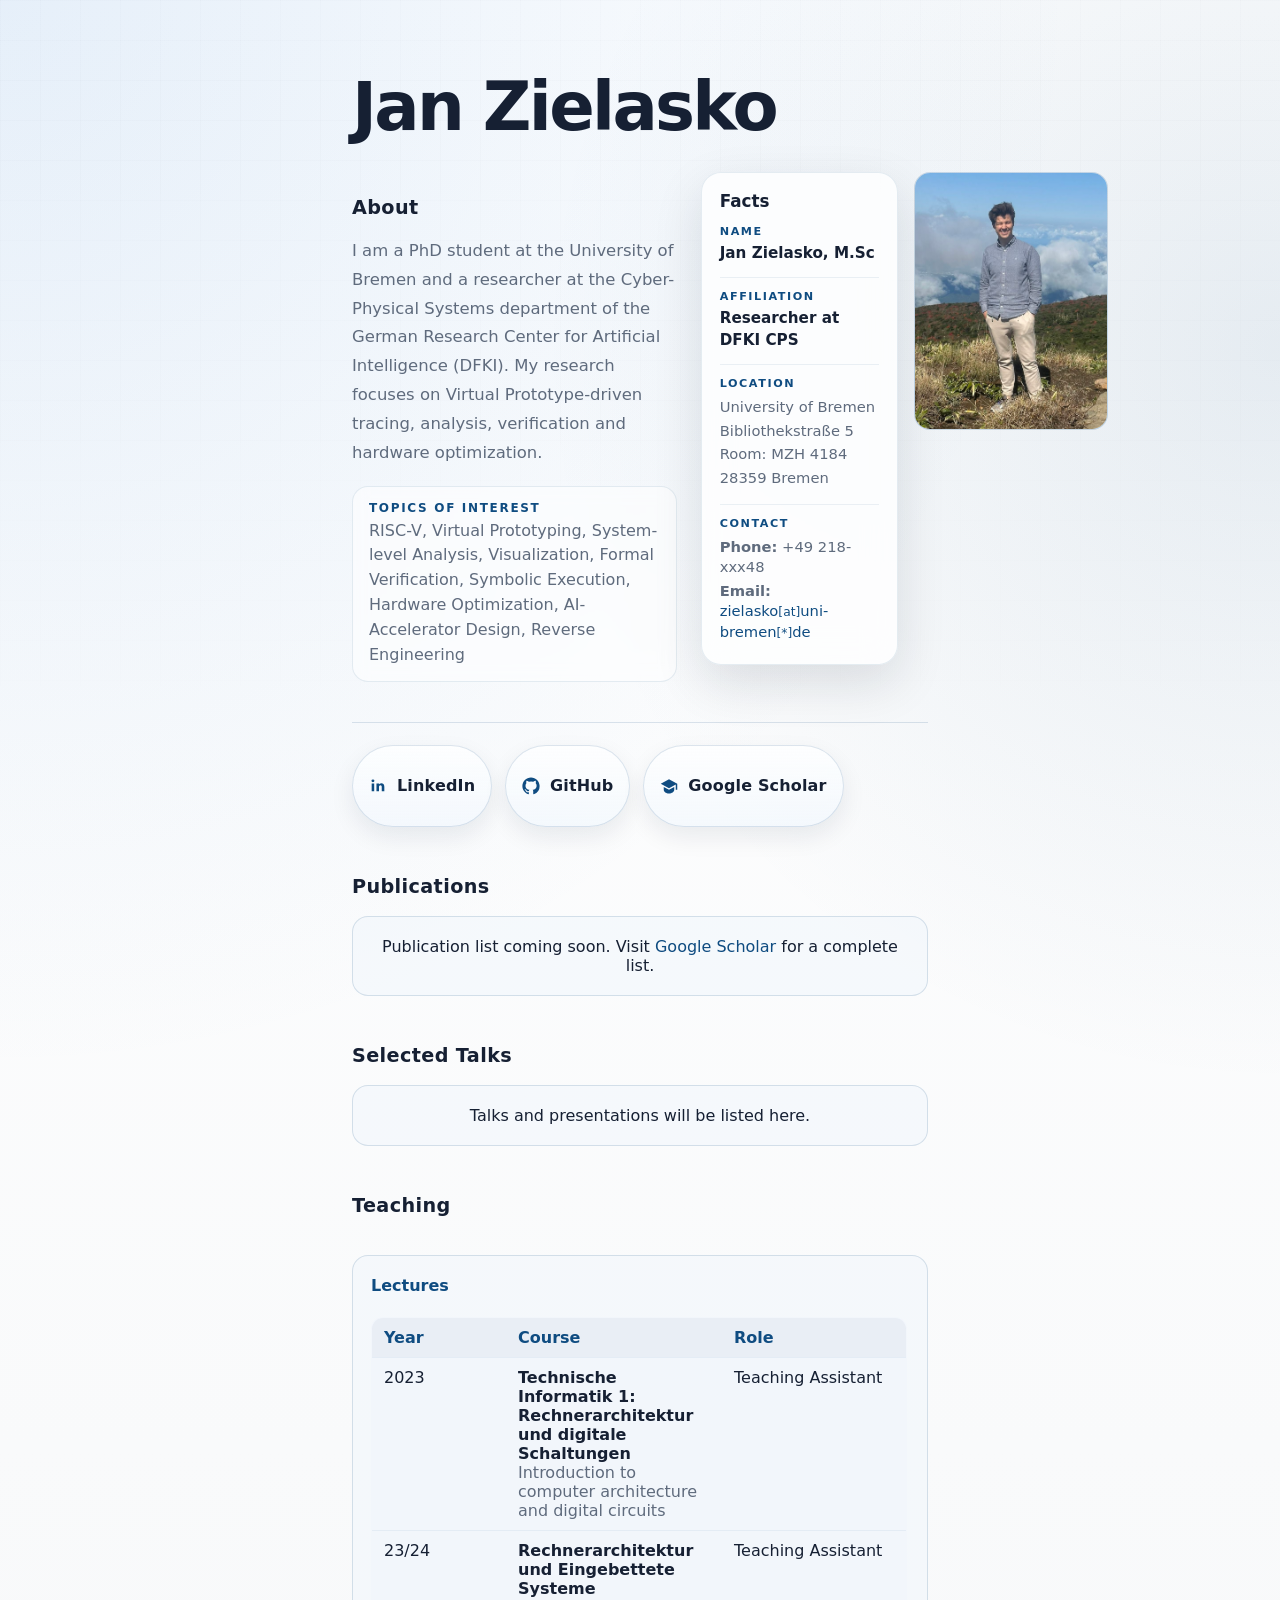
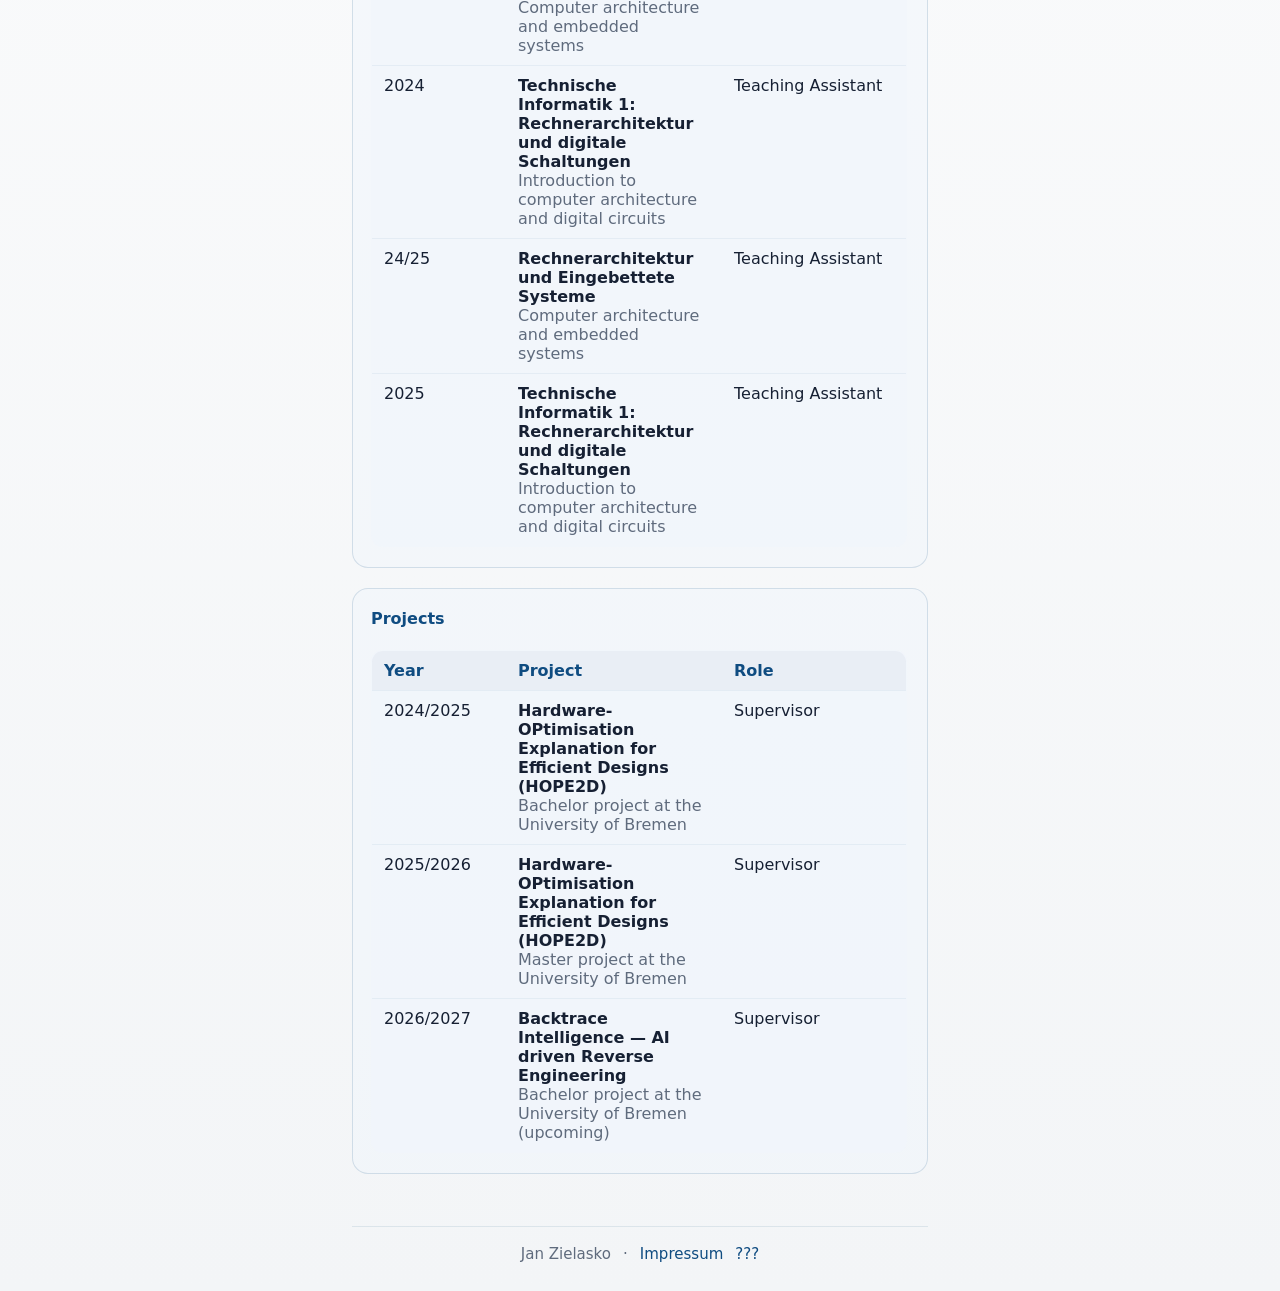
==== pages/index.html @ 9f8fc3dc "landing page" ====
<!DOCTYPE html>
<html>
  <head>
    <meta charset="utf-8">
    <meta name="viewport" content="width=device-width, initial-scale=1">
    <meta name="generator" content="Website">
    <title>Jan Zielasko</title>
    <link rel="stylesheet" href="style2.css">
  </head>

  <body>
    <div class="site-shell">
      <main>
        <div class="intro">
          <h1 class="page-title">Jan Zielasko</h1>
        </div>

        <div class="top-section">
          <section class="section" id="about">
            <h2 class="section-title">About</h2>
            <p class="lead">
            I am a PhD student at the University of Bremen and a researcher at the Cyber-Physical Systems department of the German Research Center for Artificial Intelligence (DFKI). 
            My research focuses on Virtual Prototype-driven tracing, analysis, verification and hardware optimization.
            </p>

            <div class="facts-box">
              <div class="fact-item">
                <span class="fact-label">Topics of Interest</span>
                <span class="fact-value">RISC-V, Virtual Prototyping, System-level Analysis, Visualization, Formal Verification, Symbolic Execution, Hardware Optimization, AI-Accelerator Design, Reverse Engineering</span>
              </div>
            </div>
          </section>

          <aside class="facts-sidebar">
            <div class="facts-card">
              <h3 class="facts-card-title">Facts</h3>
              
              <div class="fact-block">
                <span class="fact-block-label">Name</span>
                <span class="fact-block-value">Jan Zielasko, M.Sc</span>
              </div>

              <div class="fact-block">
                <span class="fact-block-label">Affiliation</span>
                <span class="fact-block-value">Researcher at DFKI CPS</span>
              </div>

              <div class="fact-block">
                <span class="fact-block-label">Location</span>
                <div class="location-info">
                  <p>University of Bremen</p>
                  <p>Bibliothekstraße 5</p>
                  <p>Room: MZH 4184</p>
                  <p>28359 Bremen</p>
                </div>
              </div>

              <div class="fact-block">
                <span class="fact-block-label">Contact</span>
                <div class="contact-info">
                  <p><strong>Phone:</strong> +49 218-xxx48</p>
                  <p><strong>Email:</strong> <a href="contact.html">zielasko<small>[at]</small>uni-bremen<small>[*]</small>de</a></p>
                </div>
              </div>
            </div>

            <div class="profile-image-wrap">
              <img src="../img/IMG_0989_preview.jpeg" alt="Portrait of Jan Zielasko">
            </div>
          </aside>
        </div>

        <section class="section socials-section" aria-label="Social links">
          <div class="social-links">
            <a class="social-button" href="https://www.linkedin.com/in/jan-zielasko-993a03290/" target="_blank" rel="noopener noreferrer" aria-label="LinkedIn profile">
              <span class="social-icon" aria-hidden="true">
                <svg viewBox="0 0 24 24" focusable="false"><path d="M6.94 8.5H3.56V19h3.38V8.5zM5.25 7.1a1.96 1.96 0 1 0 0-3.92 1.96 1.96 0 0 0 0 3.92zM20.44 13.08c0-3.2-1.71-4.68-3.99-4.68-1.84 0-2.66 1.01-3.12 1.72V8.5H9.95V19h3.38v-5.2c0-1.37.26-2.7 1.96-2.7 1.67 0 1.7 1.56 1.7 2.79V19h3.45v-5.92z"/></svg>
              </span>
              <span>LinkedIn</span>
            </a>
            <a class="social-button" href="https://github.com/Zielasko" target="_blank" rel="noopener noreferrer" aria-label="GitHub profile">
              <span class="social-icon" aria-hidden="true">
                <svg viewBox="0 0 24 24" focusable="false"><path d="M12 .5C5.65.5.5 5.66.5 12.02c0 5.09 3.3 9.4 7.88 10.93.58.11.79-.25.79-.56v-2.17c-3.2.7-3.88-1.36-3.88-1.36-.52-1.33-1.28-1.69-1.28-1.69-1.05-.71.08-.69.08-.69 1.16.08 1.77 1.19 1.77 1.19 1.03 1.76 2.7 1.25 3.36.96.1-.75.4-1.25.73-1.54-2.56-.29-5.26-1.29-5.26-5.73 0-1.27.45-2.31 1.19-3.12-.12-.3-.52-1.5.11-3.12 0 0 .97-.31 3.19 1.19a11.08 11.08 0 0 1 5.81 0c2.22-1.5 3.19-1.19 3.19-1.19.63 1.62.23 2.82.11 3.12.74.81 1.19 1.85 1.19 3.12 0 4.45-2.7 5.44-5.28 5.72.41.35.78 1.05.78 2.12v3.14c0 .31.21.67.8.56A11.52 11.52 0 0 0 23.5 12C23.5 5.66 18.35.5 12 .5z"/></svg>
              </span>
              <span>GitHub</span>
            </a>
            <!-- <a class="social-button" href="https://x.com/JanZielasko" target="_blank" rel="noopener noreferrer" aria-label="X profile">
              <span class="social-icon" aria-hidden="true">
                <svg viewBox="0 0 24 24" focusable="false"><path d="M18.24 2H21l-6.03 6.9L22 22h-5.5l-4.3-5.76L7.16 22H4.4l6.45-7.37L2 2h5.64l3.89 5.2L18.24 2zm-.96 18h1.52L6.8 3.9H5.2L17.28 20z"/></svg>
              </span>
              <span>Twitter / X</span>
            </a> -->
            <a class="social-button" href="https://scholar.google.com/citations?user=-Oqe-H0AAAAJ&hl=de" target="_blank" rel="noopener noreferrer" aria-label="Google Scholar profile">
              <span class="social-icon" aria-hidden="true">
                <svg viewBox="0 0 24 24" focusable="false"><path d="M12 3 1 9l11 6 9-4.91V17h2V9L12 3zm0 14L5 13.27V17c0 2.76 3.13 5 7 5s7-2.24 7-5v-3.73L12 17z"/></svg>
              </span>
              <span>Google Scholar</span>
            </a>
          </div>
        </section>

        <section class="section">
          <h2 class="section-title">Publications</h2>
          <div class="publication-list">
            <p>Publication list coming soon. Visit <a href="https://scholar.google.com/citations?user=-Oqe-H0AAAAJ" target="_blank" rel="noopener noreferrer">Google Scholar</a> for a complete list.</p>
          </div>
        </section>

        <section class="section">
          <h2 class="section-title">Selected Talks</h2>
          <div class="talks-list">
            <p>Talks and presentations will be listed here.</p>
          </div>
        </section>

        <section class="section">
          <h2 class="section-title">Teaching</h2>
          <div class="teaching-grid">
            <div class="teaching-list teaching-box">
              <h3>Lectures</h3>
              <table class="teaching-table" aria-label="Lectures">
                <thead>
                  <tr>
                    <th class="year-col">Year</th>
                    <th>Course</th>
                    <th class="role-col">Role</th>
                  </tr>
                </thead>
                <tbody>
                  <tr>
                    <td class="year-col">2023</td>
                    <td><strong>Technische Informatik 1: Rechnerarchitektur und digitale Schaltungen</strong><br><span class="muted">Introduction to computer architecture and digital circuits</span></td>
                    <td class="role-col">Teaching Assistant</td>
                  </tr>
                  <tr>
                    <td class="year-col">23/24</td>
                    <td><strong>Rechnerarchitektur und Eingebettete Systeme</strong><br><span class="muted">Computer architecture and embedded systems</span></td>
                    <td class="role-col">Teaching Assistant</td>
                  </tr>
                  <tr>
                    <td class="year-col">2024</td>
                    <td><strong>Technische Informatik 1: Rechnerarchitektur und digitale Schaltungen</strong><br><span class="muted">Introduction to computer architecture and digital circuits</span></td>
                    <td class="role-col">Teaching Assistant</td>
                  </tr>
                  <tr>
                    <td class="year-col">24/25</td>
                    <td><strong>Rechnerarchitektur und Eingebettete Systeme</strong><br><span class="muted">Computer architecture and embedded systems</span></td>
                    <td class="role-col">Teaching Assistant</td>
                  </tr>
                  <tr>
                    <td class="year-col">2025</td>
                    <td><strong>Technische Informatik 1: Rechnerarchitektur und digitale Schaltungen</strong><br><span class="muted">Introduction to computer architecture and digital circuits</span></td>
                    <td class="role-col">Teaching Assistant</td>
                  </tr>
                </tbody>
              </table>
            </div>

            <div class="teaching-list teaching-box">
              <h3>Projects</h3>
              <table class="teaching-table" aria-label="Projects">
                <thead>
                  <tr>
                    <th class="year-col">Year</th>
                    <th>Project</th>
                    <th class="role-col">Role</th>
                  </tr>
                </thead>
                <tbody>
                  <tr>
                    <td class="year-col">2024/2025</td>
                    <td><strong>Hardware-OPtimisation Explanation for Efficient Designs (HOPE2D)</strong><br><span class="muted">Bachelor project at the University of Bremen</span></td>
                    <td class="role-col">Supervisor</td>
                  </tr>
                  <tr>
                    <td class="year-col">2025/2026</td>
                    <td><strong>Hardware-OPtimisation Explanation for Efficient Designs (HOPE2D)</strong><br><span class="muted">Master project at the University of Bremen</span></td>
                    <td class="role-col">Supervisor</td>
                  </tr>
                  <tr>
                    <td class="year-col">2026/2027</td>
                    <td><strong>Backtrace Intelligence — AI driven Reverse Engineering</strong><br><span class="muted">Bachelor project at the University of Bremen (upcoming)</span></td>
                    <td class="role-col">Supervisor</td>
                  </tr>
                </tbody>
              </table>
            </div>
          </div>
        </section>
      </main>

      <footer class="footer">
        <span>Jan Zielasko</span>
        <span>·</span>
        <a href="impressum.html">Impressum</a>
        <a href="../index.html">???</a>
      </footer>
    </div>
  </body>
</html>
---- pages/style2.css ----
:root {
  --page-bg: #f3f5f7;
  --page-bg-alt: #e9eef5;
  --surface: rgba(255, 255, 255, 0.78);
  --surface-strong: rgba(255, 255, 255, 0.92);
  --surface-border: rgba(18, 28, 45, 0.10);
  --text-main: #162033;
  --text-muted: #5f6b7d;
  --accent: #0f4c81;
  --accent-2: #2f7dd1;
  --shadow: 0 18px 50px rgba(18, 28, 45, 0.12);
  --radius-xl: 28px;
  --radius-lg: 22px;
}

html {
  scroll-behavior: smooth;
}

body {
  margin: 0;
  min-height: 100vh;
  background:
    radial-gradient(circle at top left, rgba(47, 125, 209, 0.12), transparent 34%),
    radial-gradient(circle at right 12%, rgba(15, 76, 129, 0.10), transparent 26%),
    linear-gradient(180deg, #ffffff 0%, var(--page-bg) 100%);
  color: var(--text-main);
  font-family: Inter, system-ui, -apple-system, BlinkMacSystemFont, "Segoe UI", sans-serif;
  letter-spacing: 0;
}

body::before {
  content: "";
  position: fixed;
  inset: 0;
  pointer-events: none;
  background-image: linear-gradient(rgba(22, 32, 51, 0.025) 1px, transparent 1px), linear-gradient(90deg, rgba(22, 32, 51, 0.025) 1px, transparent 1px);
  background-size: 40px 40px;
  mask-image: linear-gradient(180deg, rgba(0, 0, 0, 0.55), transparent 90%);
}

a {
  color: var(--accent);
  text-decoration: none;
  transition: color 0.2s ease;
}

a:hover {
  color: var(--accent-2);
}

img {
  max-width: 100%;
  display: block;
}

p {
  margin: 0;
}

.site-shell {
  position: relative;
  z-index: 1;
  width: min(45%, 1840px);
  margin: 0 auto;
  padding: 20px 0 28px;
}

.intro {
  padding: clamp(28px, 6vw, 56px) 0 32px;
}

.page-title {
  margin: 0;
  color: var(--text-main);
  font-size: clamp(2.8rem, 7vw, 4.2rem);
  line-height: 0.95;
  letter-spacing: -0.04em;
  font-weight: 800;
  text-transform: none;
  padding-left: 0;
  text-shadow: none;
}

.top-section {
  display: grid;
  grid-template-columns: minmax(0, 1fr) minmax(220px, 0.7fr);
  gap: 24px;
  align-items: flex-start;
}

.section {
  padding: 24px 0;
}

.section-title {
  margin: 0 0 18px;
  font-size: 1.2rem;
  letter-spacing: 0.02em;
  color: var(--text-main);
  border: 0;
  padding: 0;
  font-weight: 700;
  text-transform: none;
}

.lead {
  max-width: 100%;
  margin-bottom: 18px;
  font-size: 1.03rem;
  line-height: 1.75;
  color: var(--text-muted);
}

.facts-box {
  display: grid;
  gap: 12px;
  margin-top: 16px;
}

.fact-item {
  display: grid;
  gap: 4px;
  padding: 14px 16px;
  border: 1px solid rgba(15, 76, 129, 0.10);
  border-radius: 16px;
  background: rgba(255, 255, 255, 0.54);
  backdrop-filter: blur(8px);
}

.fact-label {
  font-size: 0.75rem;
  text-transform: uppercase;
  letter-spacing: 0.14em;
  color: var(--accent);
  font-weight: 700;
}

.fact-value {
  color: var(--text-muted);
  line-height: 1.55;
}

.facts-sidebar {
  display: flex;
  flex-direction: row;
  align-items: flex-start;
  gap: 16px;
}

.facts-card {
  border: 1px solid rgba(15, 76, 129, 0.10);
  background: rgba(255, 255, 255, 0.78);
  backdrop-filter: blur(16px);
  border-radius: 20px;
  padding: 18px;
  box-shadow: 0 18px 50px rgba(18, 28, 45, 0.12);
  flex: 0 0 70%;
}

.facts-card-title {
  margin: 0 0 14px;
  font-size: 1.05rem;
  font-weight: 700;
  color: var(--text-main);
}

.fact-block {
  display: grid;
  gap: 4px;
  margin-bottom: 12px;
  padding-bottom: 12px;
  border-bottom: 1px solid rgba(15, 76, 129, 0.08);
}

.fact-block:last-child {
  margin-bottom: 0;
  padding-bottom: 0;
  border-bottom: 0;
}

.fact-block-label {
  font-size: 0.7rem;
  text-transform: uppercase;
  letter-spacing: 0.14em;
  color: var(--accent);
  font-weight: 700;
}

.fact-block-value {
  color: var(--text-main);
  font-size: 0.95rem;
  font-weight: 600;
  line-height: 1.5;
}

.location-info p,
.contact-info p {
  margin: 3px 0;
  color: var(--text-muted);
  font-size: 0.92rem;
  line-height: 1.4;
  font-weight: 400;
}

.profile-image-wrap {
  overflow: hidden;
  border-radius: 16px;
  flex: 0 1 100%;
  min-width: 15vw;
  /* width: 25vw; */
  aspect-ratio: 3 / 4;
  background: linear-gradient(180deg, rgba(15, 76, 129, 0.08), rgba(47, 125, 209, 0.12));
  border: 1px solid rgba(15, 76, 129, 0.10);
}

.profile-image-wrap img {
  width: 100%;
  height: 100%;
  object-fit: cover;
  object-position: center;
}

.socials-section {
  margin-top: 16px;
  padding-top: 22px;
  border-top: 1px solid rgba(15, 76, 129, 0.14);
}

.social-links {
  display: flex;
  flex-wrap: wrap;
  /* gap: 12px; */
  gap: 1vw;
}

.social-button {
  position: relative;
  isolation: isolate;
  display: inline-flex;
  align-items: center;
  justify-content: center;
  gap: 10px;
  /* min-height: 6vh; */
  min-width: 6vw;
  aspect-ratio: 7 / 3;
  padding: 4px 16px;
  border-radius: 999px;
  border: 1px solid rgba(15, 76, 129, 0.14);
  background: linear-gradient(180deg, rgba(255, 255, 255, 0.92), rgba(240, 246, 252, 0.78));
  color: var(--text-main);
  font-weight: 700;
  letter-spacing: 0.01em;
  box-shadow: 0 10px 24px rgba(18, 28, 45, 0.08);
  transition: transform 0.18s ease, box-shadow 0.18s ease, border-color 0.18s ease, color 0.18s ease;
}

.social-icon {
  width: 18px;
  height: 18px;
  display: inline-flex;
  align-items: center;
  justify-content: center;
  color: var(--accent);
  flex: 0 0 auto;
}

.social-icon svg {
  width: 100%;
  height: 100%;
  fill: currentColor;
}


.social-button:hover {
  color: var(--accent);
  border-color: rgba(15, 76, 129, 0.28);
  box-shadow: 0 14px 28px rgba(18, 28, 45, 0.12);
  transform: translateY(-1px);
}

.social-button:focus-visible {
  outline: 3px solid rgba(47, 125, 209, 0.28);
  outline-offset: 2px;
}

@media (hover: hover) and (pointer: fine) {
  .social-button {
    transition: transform 0.24s cubic-bezier(0.22, 1, 0.36, 1), box-shadow 0.24s ease, border-color 0.24s ease, color 0.24s ease, background-position 0.24s ease;
    background-size: 140% 140%;
    background-position: 50% 50%;
  }

  .social-button:hover,
  .social-button:focus-visible {
    transform: translateY(-3px) scale(1.015);
    box-shadow: 0 18px 36px rgba(18, 28, 45, 0.15), 0 0 0 6px rgba(47, 125, 209, 0.08);
    border-color: rgba(47, 125, 209, 0.35);
    background-position: 70% 30%;
  }

  .social-button:hover::before,
  .social-button:focus-visible::before {
    opacity: 1;
  }

  .social-button:hover::after,
  .social-button:focus-visible::after {
    left: 140%;
  }

  .social-button:hover .social-icon,
  .social-button:focus-visible .social-icon {
    transform: scale(1.6) translateX(-2px);
    /* fill: invert(currentColor); */
    filter: invert(100%)
  }
}

.publication-list {
  border: 1px solid rgba(15, 76, 129, 0.15);
  border-radius: 16px;
  padding: 20px;
  background: rgba(240, 246, 252, 0.5);
  text-align: center;
}

.talks-list {
  border: 1px solid rgba(15, 76, 129, 0.15);
  border-radius: 16px;
  padding: 20px;
  background: rgba(240, 246, 252, 0.5);
  text-align: center;
}

.teaching-list {
  border: 1px solid rgba(15, 76, 129, 0.15);
  border-radius: 16px;
  padding: 20px;
  background: rgba(240, 246, 252, 0.5);
  text-align: center;
}

.teaching-grid {
  display: table;
  gap: 16px;
}

.teaching-box {
  text-align: left;
}

.teaching-box h3 {
  margin: 0 0 12px;
  color: var(--accent);
  font-size: 1rem;
}

.teaching-list {
  margin: 20px 0 0;
  padding-left: 18px;
  display: grid;
  gap: 10px;
}

.teaching-list li {
  color: var(--text-muted);
  line-height: 1.5;
}

.teaching-table {
  width: 100%;
  border-collapse: collapse;
  background: rgba(240, 246, 252, 0.6);
  border: 1px solid rgba(15, 76, 129, 0.08);
  border-radius: 12px;
  overflow: hidden;
}

.teaching-table th,
.teaching-table td {
  padding: 10px 12px;
  text-align: left;
  vertical-align: top;
  border-bottom: 1px solid rgba(15, 76, 129, 0.06);
}

.teaching-table thead th {
  background: var(--page-bg-alt);
  color: var(--accent);
  font-weight: 700;
}

.teaching-table tbody tr:last-child td {
  border-bottom: 0;
}

.year-col { width: 110px; white-space: nowrap; }
.role-col { width: 160px; white-space: nowrap; }
.muted { color: var(--text-muted); font-style: normal; }

.footer {
  display: flex;
  justify-content: center;
  gap: 12px;
  margin-top: 28px;
  padding: 18px 4px 0;
  border-top: 1px solid rgba(15, 76, 129, 0.10);
  color: var(--text-muted);
  font-size: 0.94rem;
  text-align: center;
}

@media (max-width: 900px) {
  .top-section {
    grid-template-columns: 1fr;
  }

  .teaching-grid {
    grid-template-columns: 1fr;
  }
}

@media (max-width: 640px) {
  .site-shell {
    width: calc(100% - 20px);
    padding-top: 10px;
  }

  .intro {
    padding: 16px 0 24px;
  }

  .page-title {
    font-size: clamp(2.2rem, 6vw, 3rem);
  }

  .section {
    padding: 20px 0;
  }

  .top-section {
    grid-template-columns: 1fr;
    gap: 16px;
  }

  .facts-sidebar {
    flex-direction: row;
  }

  .facts-card {
    flex: 1;
    padding: 14px;
    flex: 0 0 30%;
  }

  .facts-card-title {
    font-size: 0.95rem;
    margin-bottom: 10px;
  }

  .fact-block {
    margin-bottom: 10px;
    padding-bottom: 10px;
  }

  .fact-block-label {
    font-size: 0.65rem;
  }

  .fact-block-value {
    font-size: 0.9rem;
  }

  .profile-image-wrap {
    flex: 0 1 100%;
    /* min-width: 50vw; */
    max-width: 50vw;
    /* max-height: 280px; */
    aspect-ratio: 3 / 4;
    border-radius: 12px;
  }

  .social-links {
    gap: 10px;
  }

  .social-button {
    min-height: 34px;
    max-height: 34px;
    width: 100%;
    justify-content: center;
    padding: 11px 14px;
    font-size: 0.95rem;
    gap: 9px;
  }

  .social-icon {
    width: 17px;
    height: 17px;
  }

  .location-info p,
  .contact-info p {
    font-size: 0.85rem;
  }

  .teaching-grid {
    gap: 12px;
  }

  .teaching-box {
    padding: 14px;
  }

  .teaching-box h3 {
    margin-bottom: 10px;
  }

  .teaching-table,
  .teaching-table thead,
  .teaching-table tbody,
  .teaching-table tr,
  .teaching-table th,
  .teaching-table td {
    display: block;
  }

  .teaching-table thead {
    display: none;
  }

  .teaching-table {
    border-radius: 12px;
    overflow: hidden;
  }

  .teaching-table tbody tr {
    display: grid;
    grid-template-columns: minmax(0, 1fr) auto;
    grid-template-areas:
      "course course"
      "year role";
    gap: 4px 10px;
    padding: 12px 12px 11px;
    border-bottom: 1px solid rgba(15, 76, 129, 0.08);
  }

  .teaching-table tbody tr:last-child {
    border-bottom: 0;
  }

  .teaching-table td {
    padding: 0;
    border-bottom: 0;
    background: transparent;
  }

  .teaching-table td:nth-child(1) {
    grid-area: year;
    font-size: 0.74rem;
    font-weight: 700;
    color: var(--accent);
    white-space: nowrap;
  }

  .teaching-table td:nth-child(2) {
    grid-area: course;
    min-width: 0;
  }

  .teaching-table td:nth-child(2) strong {
    font-size: 0.95rem;
    line-height: 1.35;
  }

  .teaching-table td:nth-child(2) .muted {
    display: block;
    margin-top: 2px;
    font-size: 0.84rem;
    line-height: 1.35;
  }

  .teaching-table td:nth-child(3) {
    grid-area: role;
    justify-self: end;
    align-self: end;
    font-size: 0.75rem;
    color: var(--text-muted);
    font-weight: 600;
    white-space: nowrap;
  }

  .year-col,
  .role-col {
    width: auto;
    white-space: normal;
  }
}
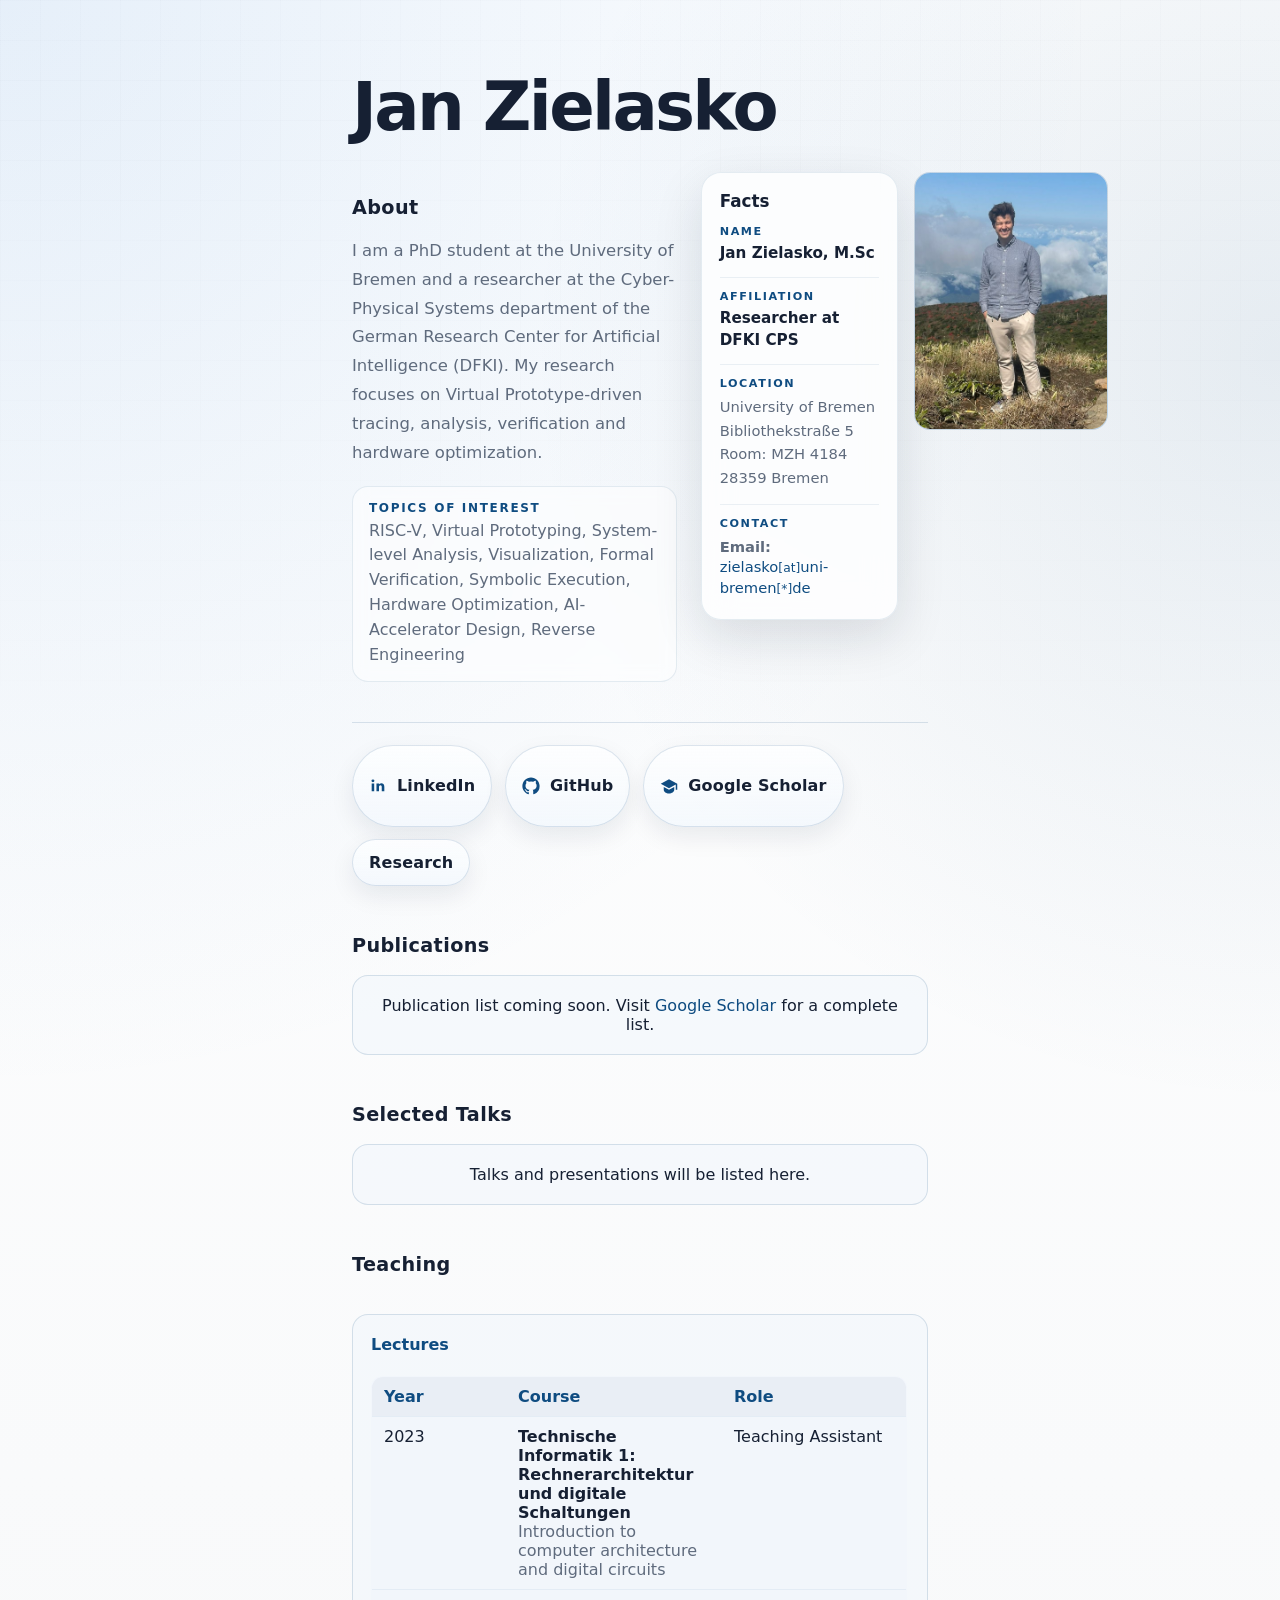
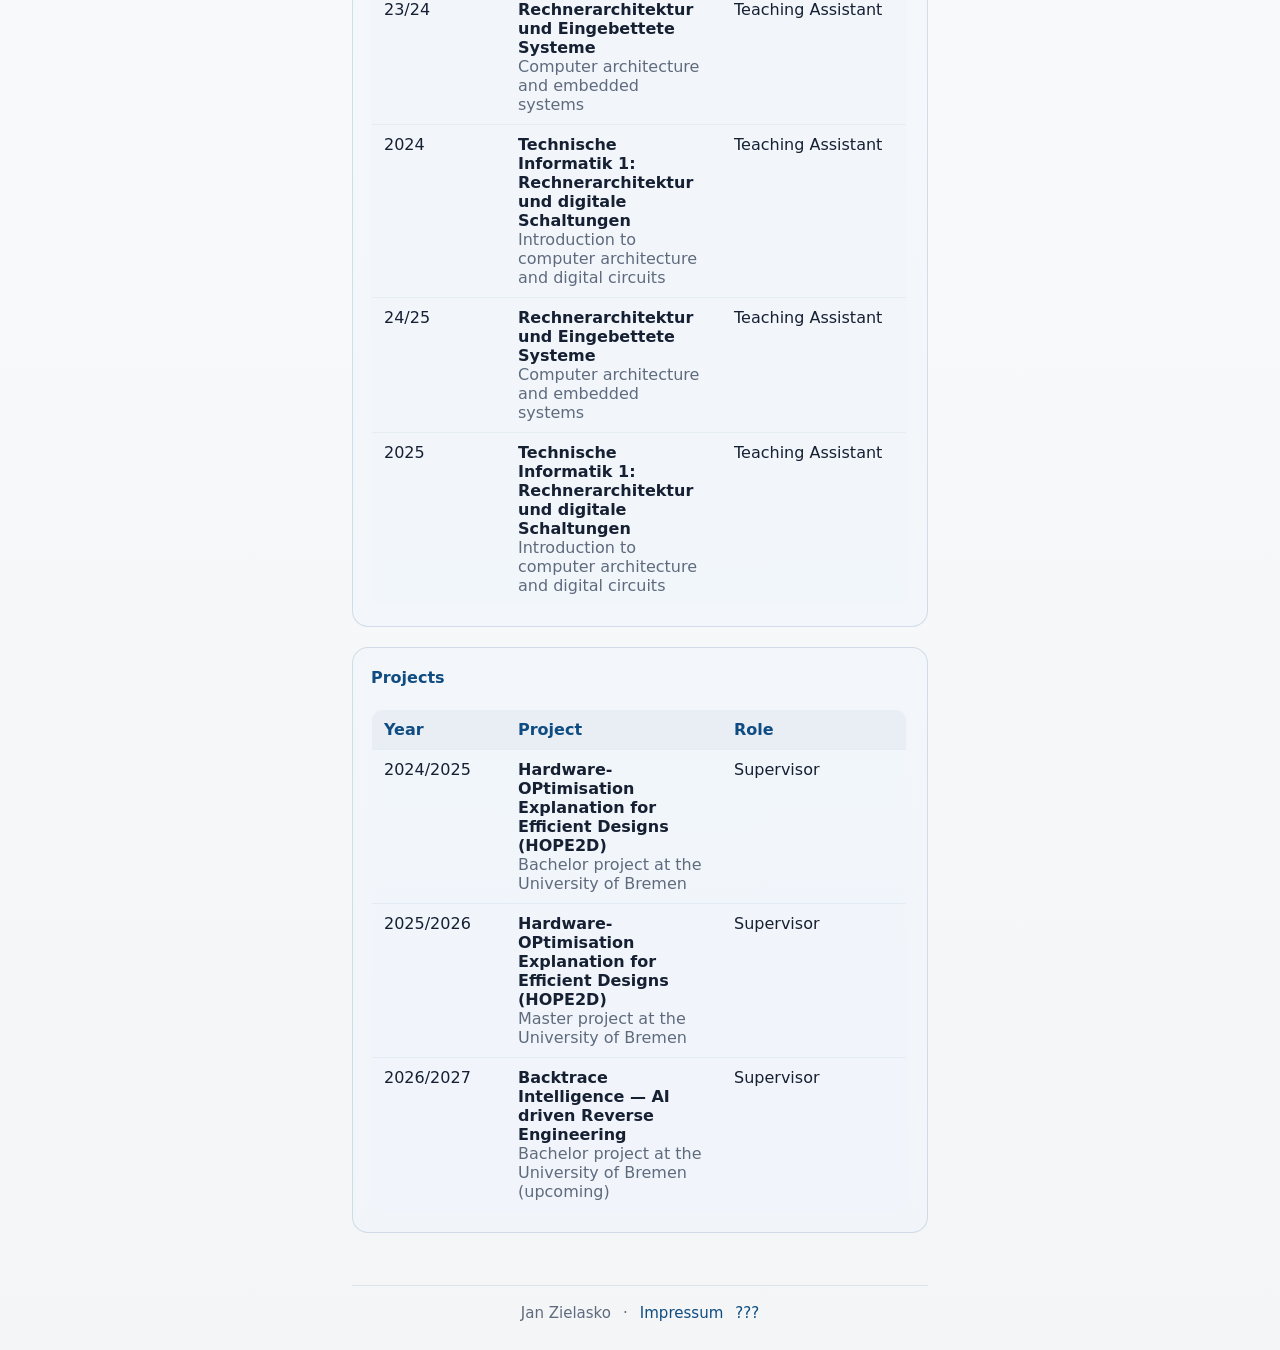
==== commit af21f7fe: "research page" ====
--- a/pages/index.html
+++ b/pages/index.html
@@ -58,7 +58,7 @@
               <div class="fact-block">
                 <span class="fact-block-label">Contact</span>
                 <div class="contact-info">
-                  <p><strong>Phone:</strong> +49 218-xxx48</p>
+                  <!-- <p><strong>Phone:</strong> +49 218-xxx48</p> -->
                   <p><strong>Email:</strong> <a href="contact.html">zielasko<small>[at]</small>uni-bremen<small>[*]</small>de</a></p>
                 </div>
               </div>
@@ -96,6 +96,15 @@
               </span>
               <span>Google Scholar</span>
             </a>
+            <a class="social-button" href="research.html" target="_blank" rel="noopener noreferrer" aria-label="Research">
+              <span>Research</span>
+            </a>
+            <!-- <a class="social-button" href="https://orcid.org/0000-0002-1234-5678" target="_blank" rel="noopener noreferrer" aria-label="ORCID profile">
+              <span class="social-icon" aria-hidden="true">
+                <svg viewBox="0 0 24 24" focusable="false"><path d="M12 2C6.48 2 2 6.48 2 12s4.48 10 10 10 10-4.48 10-10S17.52 2 12 2zm0 18c-4.41 0-8-3.59-8-8s3.59-8 8-8 8 3.59 8 8-3.59 8-8 8zm-.5-13h1v5h-1V7zm0 6h1v1h-1v-1z"/></svg>
+              </span>
+              <span>ORCID</span>
+            </a> -->
           </div>
         </section>
 
--- a/pages/style2.css
+++ b/pages/style2.css
@@ -325,6 +325,129 @@
   text-align: center;
 }
 
+.research-topic-intro {
+  padding-bottom: 18px;
+}
+
+.research-topic-intro .page-title {
+  font-size: clamp(2rem, 4.4vw, 3.1rem);
+  line-height: 1.08;
+}
+
+.research-page .site-shell {
+  width: min(92%, 1680px);
+}
+
+.research-action-links {
+  margin: 0 0 22px;
+  display: grid;
+  gap: 10px;
+  align-content: start;
+}
+
+.research-action-button {
+  width: 100%;
+  min-width: 0;
+  justify-content: center;
+  padding: 10px 0;
+  min-height: 36px;
+  aspect-ratio: auto;
+  font-size: 0.98rem;
+}
+
+.research-action-primary {
+  background: linear-gradient(180deg, rgba(255, 255, 255, 0.96), rgba(227, 239, 252, 0.9));
+}
+
+.research-action-button span {
+  font-weight: 700;
+}
+
+.research-action-icon {
+  width: 19px;
+  height: 19px;
+}
+
+.research-overview-layout {
+  display: grid;
+  grid-template-columns: 320px minmax(0, 1fr);
+  gap: 26px;
+  align-items: start;
+  margin-bottom: 10px;
+}
+
+.research-main-overview {
+  display: grid;
+  grid-template-columns: minmax(0, 1.35fr) minmax(320px, 1fr);
+  gap: 22px;
+  align-items: start;
+}
+
+@media (min-width: 1025px) {
+  .research-page .site-shell {
+    width: min(92%, 1720px);
+    padding-left: 340px;
+    box-sizing: border-box;
+  }
+
+  .research-page .research-overview-layout {
+    grid-template-columns: 1fr;
+    gap: 0;
+  }
+
+  .research-page .research-action-links {
+    position: fixed;
+    left: 22px;
+    top: 130px;
+    width: 290px;
+    margin: 0;
+    padding: 14px;
+    border: 1px solid rgba(15, 76, 129, 0.14);
+    border-radius: 16px;
+    background: rgba(255, 255, 255, 0.74);
+    backdrop-filter: blur(10px);
+    box-shadow: 0 16px 34px rgba(18, 28, 45, 0.10);
+    z-index: 9;
+  }
+
+  .research-page .research-action-button {
+    width: 100%;
+  }
+}
+
+.research-side-figure {
+  margin: 0;
+}
+
+.research-figure {
+  margin: 0 0 20px;
+  border: 1px solid rgba(15, 76, 129, 0.15);
+  border-radius: 16px;
+  overflow: hidden;
+  background: rgba(240, 246, 252, 0.45);
+}
+
+.research-figure img {
+  width: 100%;
+  height: auto;
+  object-fit: contain;
+  background: #ffffff;
+}
+
+.research-figure figcaption {
+  margin: 0;
+  padding: 10px 14px 12px;
+  color: var(--text-muted);
+  font-size: 0.92rem;
+  line-height: 1.45;
+}
+
+.research-subtitle {
+  margin-top: 10px;
+  margin-bottom: 10px;
+  font-size: 1.05rem;
+}
+
 .talks-list {
   border: 1px solid rgba(15, 76, 129, 0.15);
   border-radius: 16px;
@@ -427,6 +550,49 @@
     padding-top: 10px;
   }
 
+  .research-page .site-shell {
+    width: calc(100% - 20px);
+  }
+
+  .research-topic-intro .page-title {
+    font-size: clamp(1.55rem, 7vw, 2.2rem);
+    line-height: 1.12;
+  }
+
+  .research-action-links {
+    gap: 8px;
+    margin-bottom: 18px;
+  }
+
+  .research-action-button {
+    width: 100%;
+    min-width: 0;
+    justify-content: center;
+    padding: 11px 14px;
+    min-height: 42px;
+    font-size: 0.95rem;
+  }
+
+  .research-overview-layout {
+    grid-template-columns: 1fr;
+    gap: 12px;
+  }
+
+  .research-main-overview {
+    grid-template-columns: 1fr;
+    gap: 12px;
+  }
+
+  .research-figure {
+    border-radius: 12px;
+    margin-bottom: 16px;
+  }
+
+  .research-figure figcaption {
+    font-size: 0.84rem;
+    padding: 9px 10px 10px;
+  }
+
   .intro {
     padding: 16px 0 24px;
   }
